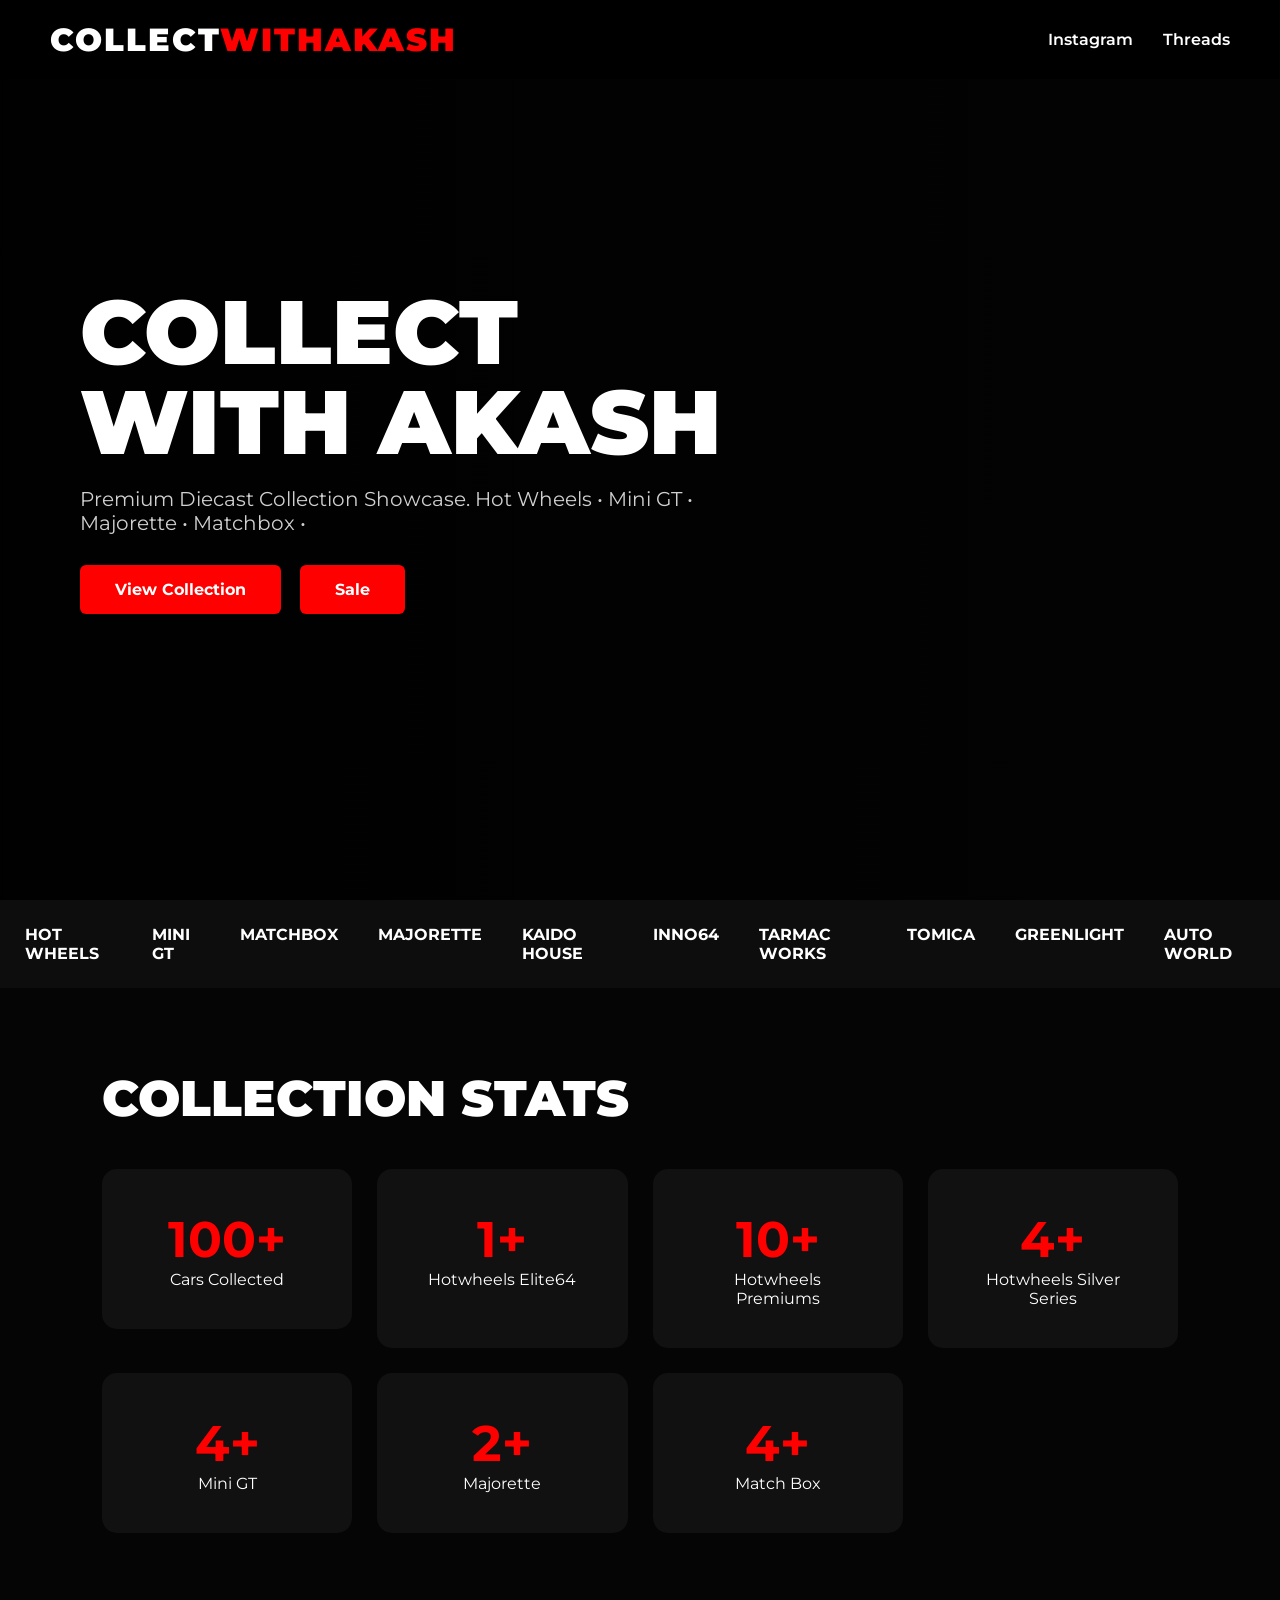
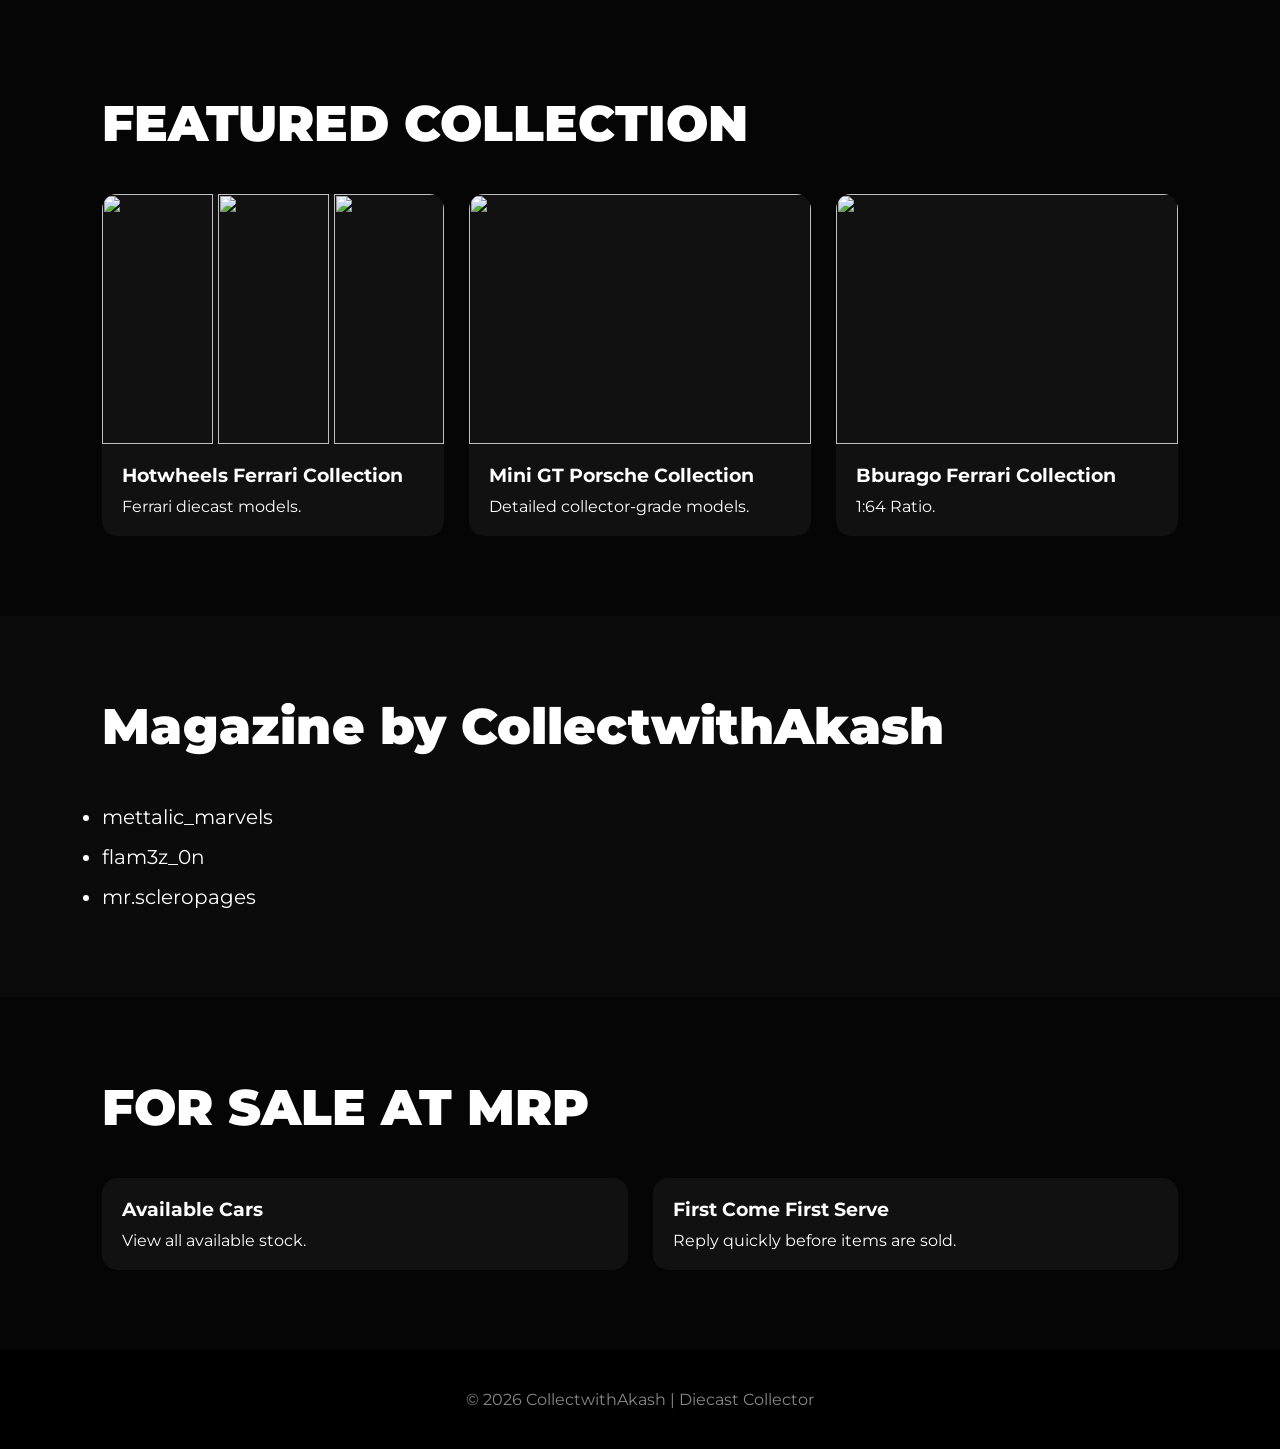
==== index.html @ 216b47ab "Update index.html" ====
<!DOCTYPE html>
<html lang="en">
<head>
<meta charset="UTF-8">
<meta name="viewport" content="width=device-width, initial-scale=1.0">
<title>CollectwithAkash</title>

<link href="https://fonts.googleapis.com/css2?family=Montserrat:wght@300;500;700;900&display=swap" rel="stylesheet">

<style>

*{
margin:0;
padding:0;
box-sizing:border-box;
font-family:'Montserrat',sans-serif;
}

html{
scroll-behavior:smooth;
}  

body{
background:#050505;
color:white;
}

nav{
position:fixed;
top:0;
width:100%;
display:flex;
justify-content:space-between;
align-items:center;
padding:20px 50px;
background:rgba(0,0,0,0.85);
backdrop-filter:blur(10px);
z-index:1000;
}

.logo{
font-size:32px;
font-weight:900;
letter-spacing:2px;
}

.logo span{
color:#ff0000;
}

nav ul{
display:flex;
list-style:none;
gap:30px;
}

nav a{
color:white;
text-decoration:none;
font-weight:600;
}

.hero{
height:100vh;
background:
linear-gradient(to right,
rgba(0,0,0,.9),
rgba(0,0,0,.4)),
url('images/IMG_8621.JPG');
background-size:cover;
background-position:center;
display:flex;
align-items:center;
padding:0 80px;
}

.hero-content{
max-width:700px;
}

.hero h1{
font-size:90px;
font-weight:900;
line-height:1;
}

.hero p{
margin-top:20px;
font-size:20px;
color:#d0d0d0;
}

.buttons{
margin-top:30px;
}

.btn{
display:inline-block;
padding:15px 35px;
margin-right:15px;
text-decoration:none;
border-radius:6px;
font-weight:700;
}

.primary{
background:#ff0000;
color:white;
}

.secondary{
border:1px solid white;
color:white;
}

.categories{
display:flex;
justify-content:center;
gap:40px;
padding:25px;
background:#0d0d0d;
overflow:auto;
font-weight:700;
}

.section{
padding:80px 8%;
}

#sale{
scroll-margin-top:120px;
}
  
.section-title{
font-size:50px;
font-weight:900;
margin-bottom:40px;
}

.grid{
display:grid;
grid-template-columns:repeat(auto-fit,minmax(280px,1fr));
gap:25px;
}

.card{
background:#111;
border-radius:15px;
overflow:hidden;
transition:0.3s;

display:flex;
flex-direction:column;
height:100%;
}

.card:hover{
transform:translateY(-10px);
}

.card img{
width:100%;
height:250px;
object-fit:cover;
}

.card-content{
padding:20px;
}

.card h3{
margin-bottom:10px;
}

.stats{
display:grid;
grid-template-columns:repeat(auto-fit,minmax(220px,1fr));
gap:25px;
}

.stat{
background:#111;
padding:40px;
text-align:center;
border-radius:15px;
}

.stat h2{
font-size:50px;
color:red;
}

.iso{
background:#0b0b0b;
padding:80px 8%;
}

.iso ul{
margin-top:20px;
line-height:2;
font-size:20px;
}

.footer{
padding:40px;
text-align:center;
background:black;
color:#888;
}
@media (max-width:768px){

nav{
padding:15px;
flex-direction:column;
}

nav ul{
gap:15px;
flex-wrap:wrap;
justify-content:center;
}

.logo{
font-size:24px;
}

.hero{
padding:20px;
text-align:center;
justify-content:center;
}

.hero h1{
font-size:42px;
}

.hero p{
font-size:16px;
}

.buttons{
display:flex;
flex-direction:column;
gap:10px;
}

.btn{
width:100%;
margin:0;
}

.section-title{
font-size:32px;
text-align:center;
}
}
.ferrari-gallery{
  display:grid;
  grid-template-columns:repeat(3,1fr);
  gap:5px;
  height:250px;
}

.ferrari-gallery img{
  width:100%;
  height:100%;
  object-fit:cover;
}

</style>
</head>
<body>

<nav>
<div class="logo">COLLECT<span>WITHAKASH</span></div>

<ul>

<li>
<a href="https://www.instagram.com/collectwithakash/" target="_blank">
Instagram
</a>
</li>

<li>
<a href="https://www.threads.com/@collectwithakash" target="_blank">
Threads
</a>
</li>

</ul>

</nav>

<section class="hero">

<div class="hero-content">

<h1>COLLECT WITH AKASH</h1>

<p>
Premium Diecast Collection Showcase.
Hot Wheels • Mini GT • Majorette • Matchbox •
</p>

<div class="buttons">
<a href="#collection" class="btn primary">View Collection</a>
<a href="#sale" class="btn primary">Sale</a>
</div>

</div>

</section>

<div class="categories">

<div>HOT WHEELS</div>
<div>MINI GT</div>
<div>MATCHBOX</div>
<div>MAJORETTE</div>
<div>KAIDO HOUSE</div>
<div>INNO64</div>
<div>TARMAC WORKS</div>
<div>TOMICA</div>
<div>GREENLIGHT</div>
<div>AUTO WORLD</div>

</div>

<section class="section">

<h2 class="section-title">COLLECTION STATS</h2>

<div class="stats">

<a href="hotwheels.html" style="text-decoration:none;color:white;">
<div class="stat">
<h2>100+</h2>
<p>Cars Collected</p>
</div>
</a>

<div class="stat">
<h2>1+</h2>
<p>Hotwheels Elite64</p>
</div>  
 
<div class="stat">
<h2>10+</h2>
<p>Hotwheels Premiums</p>
</div>

<div class="stat">
<h2>4+</h2>
<p>Hotwheels Silver Series</p>
</div>
  
<div class="stat">
<h2>4+</h2>
<p>Mini GT</p>
</div>

<div class="stat">
<h2>2+</h2>
<p>Majorette</p>
</div>

<div class="stat">
<h2>4+</h2>
<p>Match Box</p>
</div>

</div>

</section>

<section class="section" id="collection">

<h2 class="section-title">FEATURED COLLECTION</h2>

<div class="grid">

<a href="ferrari.html" style="text-decoration:none;color:white;">

<div class="card">

<div class="ferrari-gallery">
  <img src="Ferrari/IMG_8627 (1).JPG">
  <img src="Ferrari/IMG_8624 (2).JPG">
  <img src="Ferrari/IMG_8625 (3).JPG">
</div>

<div class="card-content">
<h3>Hotwheels Ferrari Collection</h3>
<p>Ferrari diecast models.</p>
</div>

</div>

</a>

<div class="card">
<img src="https://images.unsplash.com/photo-1553440569-bcc63803a83d?q=80&w=1200">
<div class="card-content">
<h3>Mini GT Porsche Collection</h3>
<p>Detailed collector-grade models.</p>
</div>
</div>

<div class="card">
<img src="https://images.unsplash.com/photo-1502877338535-766e1452684a?q=80&w=1200">
<div class="card-content">
<h3>Bburago Ferrari Collection</h3>
<p>1:64 Ratio.</p>
</div>
</div>

</div>

</section>

<section class="iso">

<h2 class="section-title">Magazine by CollectwithAkash</h2>

<ul>
<li>mettalic_marvels</li>
<li>flam3z_0n</li>
<li>mr.scleropages</li>
</ul>

</section>

<section class="section" id="sale">

<h2 class="section-title">FOR SALE AT MRP</h2>

<div class="grid">

<a href="sale.html" style="text-decoration:none;color:white;">

<div class="card">
<div class="card-content">
<h3>Available Cars</h3>
<p>View all available stock.</p>
</div>
</div>

</a>

<div class="card">
<div class="card-content">
<h3>First Come First Serve</h3>
<p>Reply quickly before items are sold.</p>
</div>
</div>

</div>

</section>

<div class="footer">
© 2026 CollectwithAkash | Diecast Collector
</div>

</body>
</html>
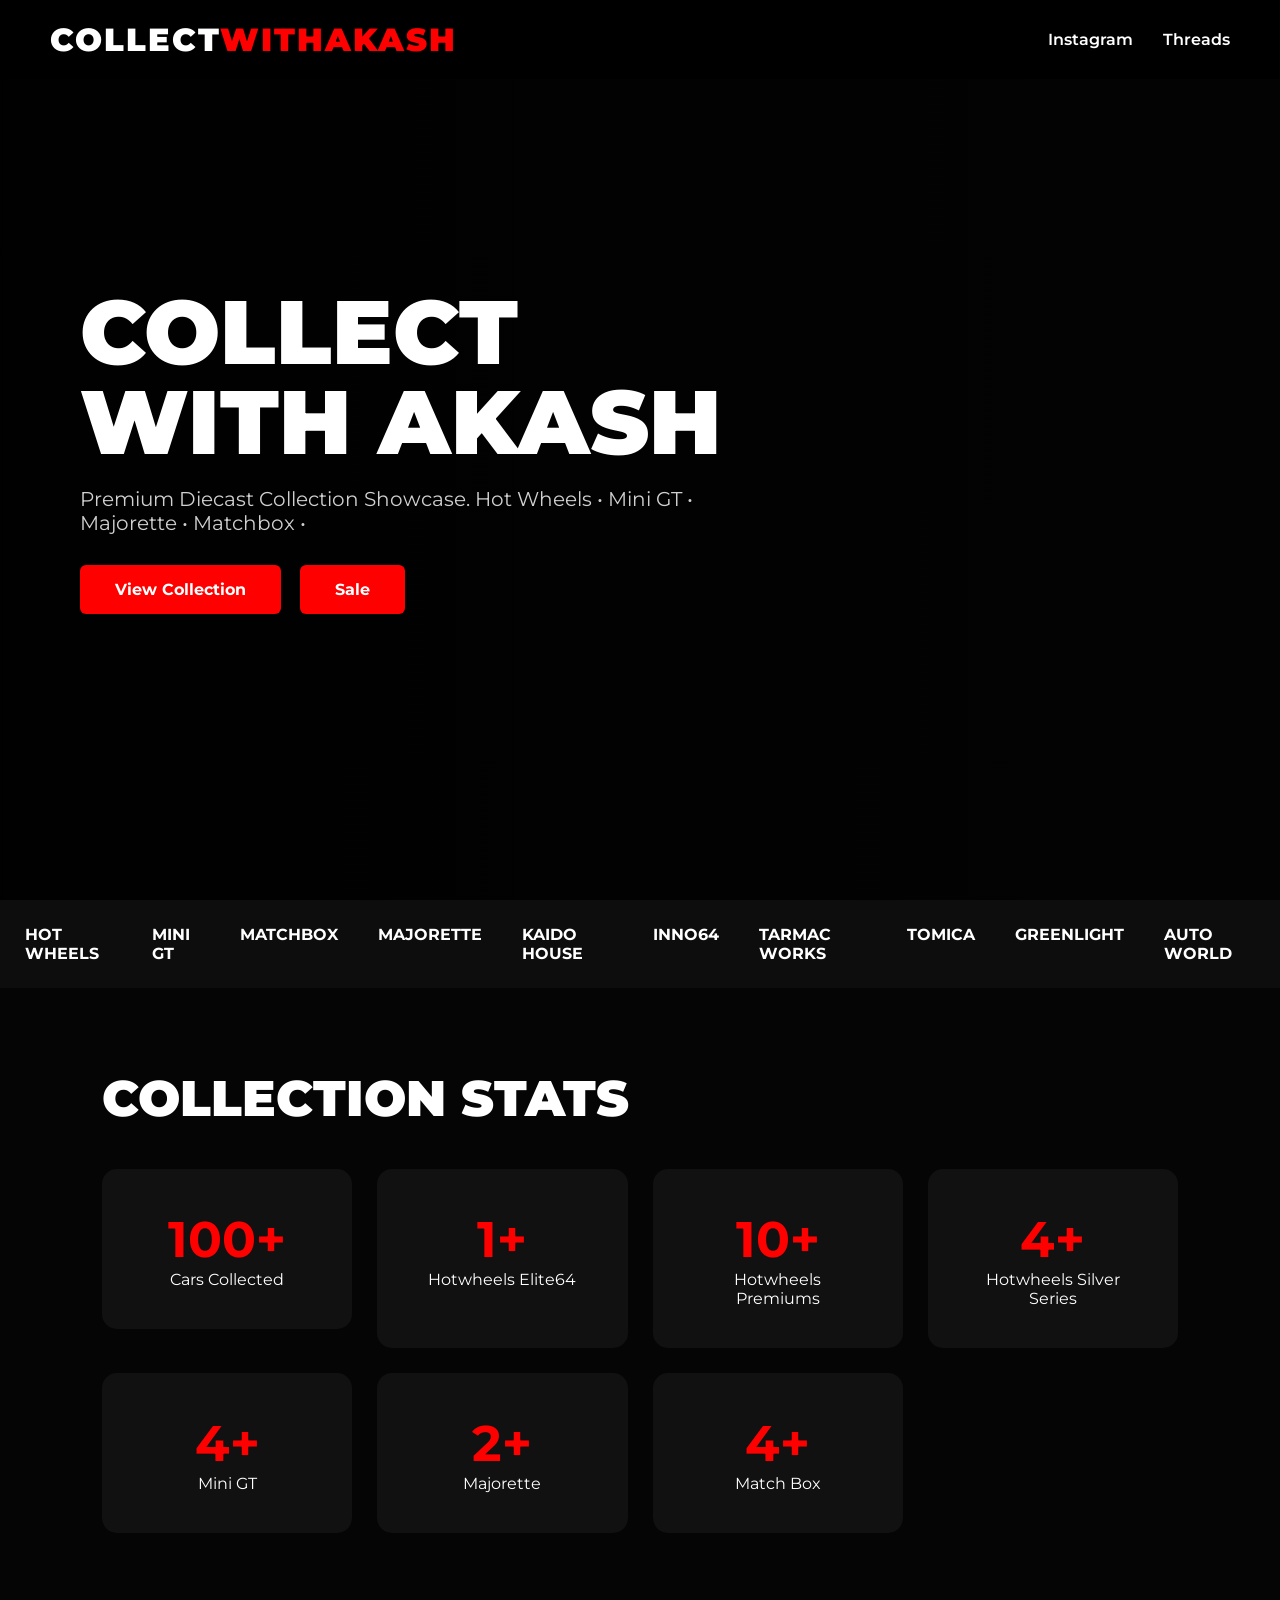
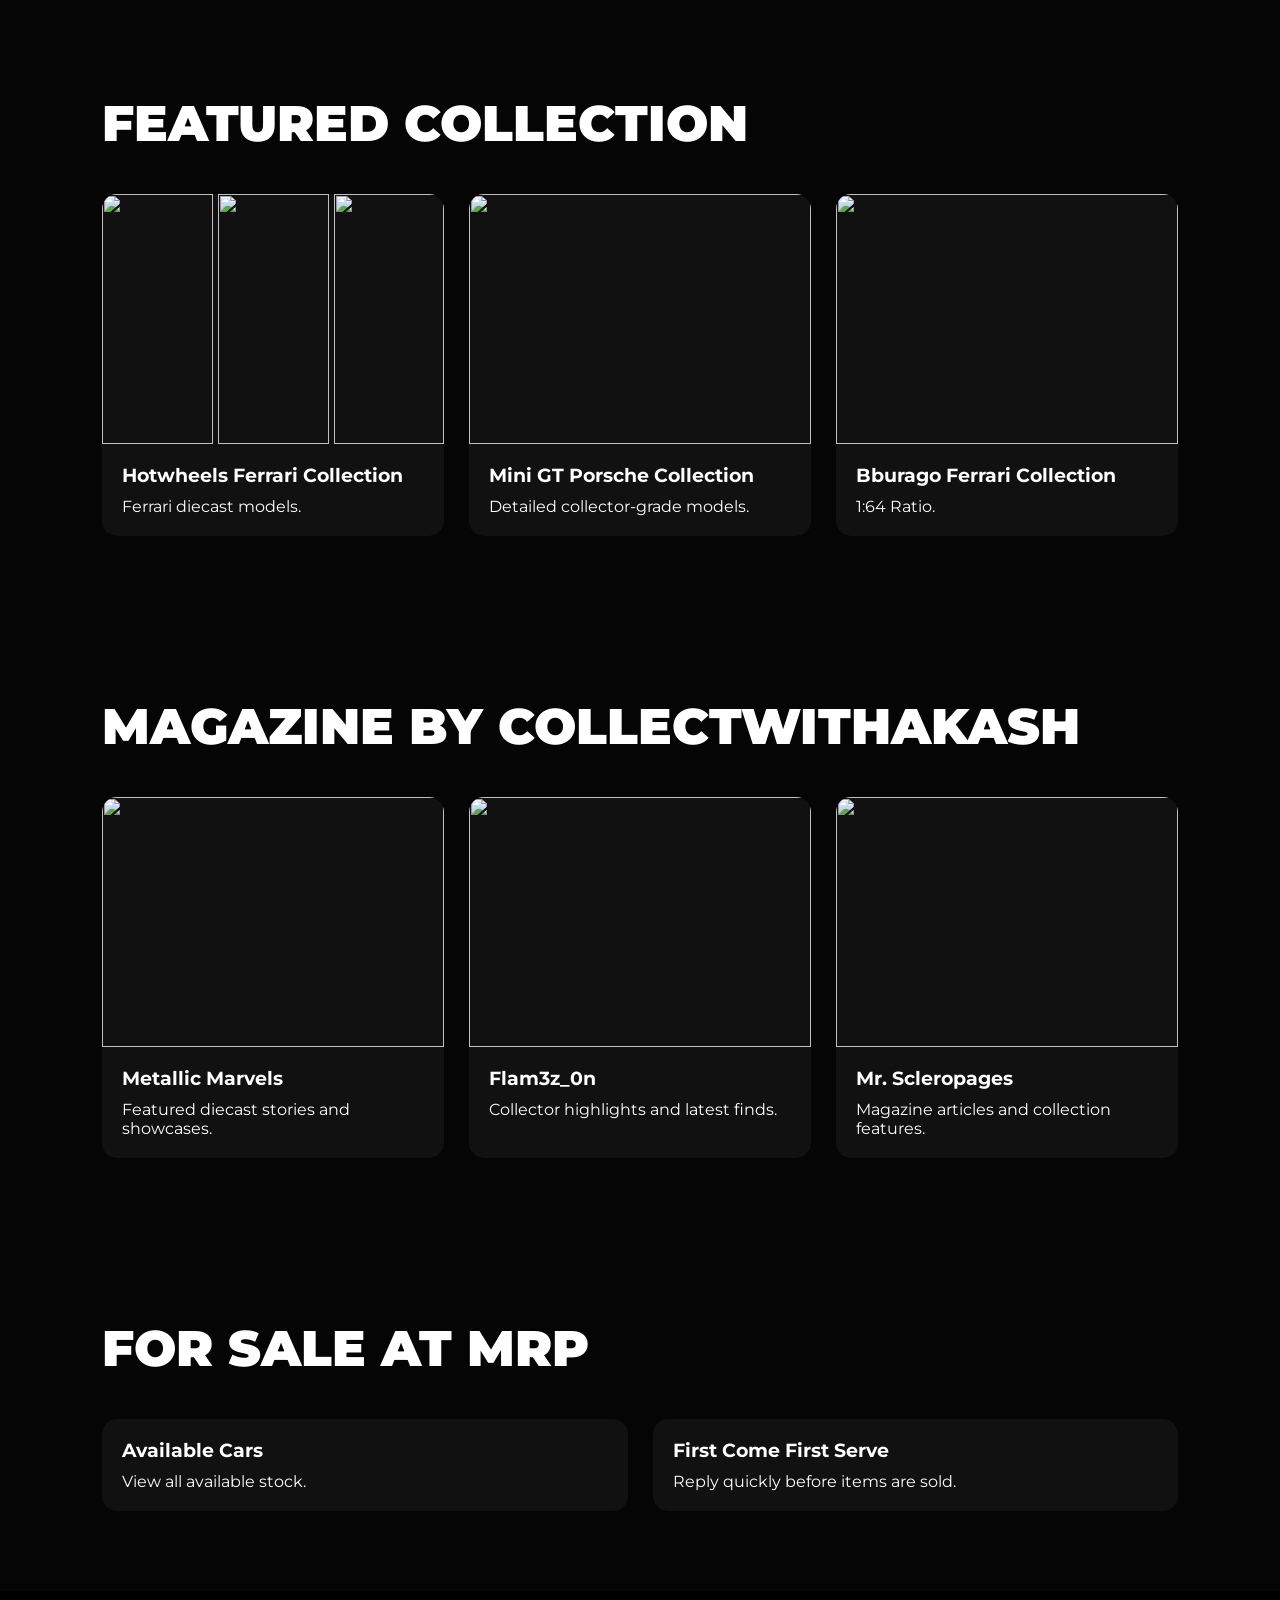
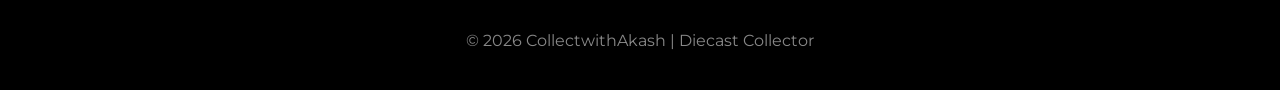
==== commit 2d592c6b: "Update index.html" ====
--- a/index.html
+++ b/index.html
@@ -419,15 +419,43 @@
 
 </section>
 
-<section class="iso">
-
-<h2 class="section-title">Magazine by CollectwithAkash</h2>
-
-<ul>
-<li>mettalic_marvels</li>
-<li>flam3z_0n</li>
-<li>mr.scleropages</li>
-</ul>
+<section class="section">
+
+<h2 class="section-title">MAGAZINE BY COLLECTWITHAKASH</h2>
+
+<div class="grid">
+
+<a href="#" style="text-decoration:none;color:white;">
+<div class="card">
+<img src="images/metallic_marvels.jpg">
+<div class="card-content">
+<h3>Metallic Marvels</h3>
+<p>Featured diecast stories and showcases.</p>
+</div>
+</div>
+</a>
+
+<a href="#" style="text-decoration:none;color:white;">
+<div class="card">
+<img src="images/flam3z_on.jpg">
+<div class="card-content">
+<h3>Flam3z_0n</h3>
+<p>Collector highlights and latest finds.</p>
+</div>
+</div>
+</a>
+
+<a href="#" style="text-decoration:none;color:white;">
+<div class="card">
+<img src="images/mr_scleropages.jpg">
+<div class="card-content">
+<h3>Mr. Scleropages</h3>
+<p>Magazine articles and collection features.</p>
+</div>
+</div>
+</a>
+
+</div>
 
 </section>
 
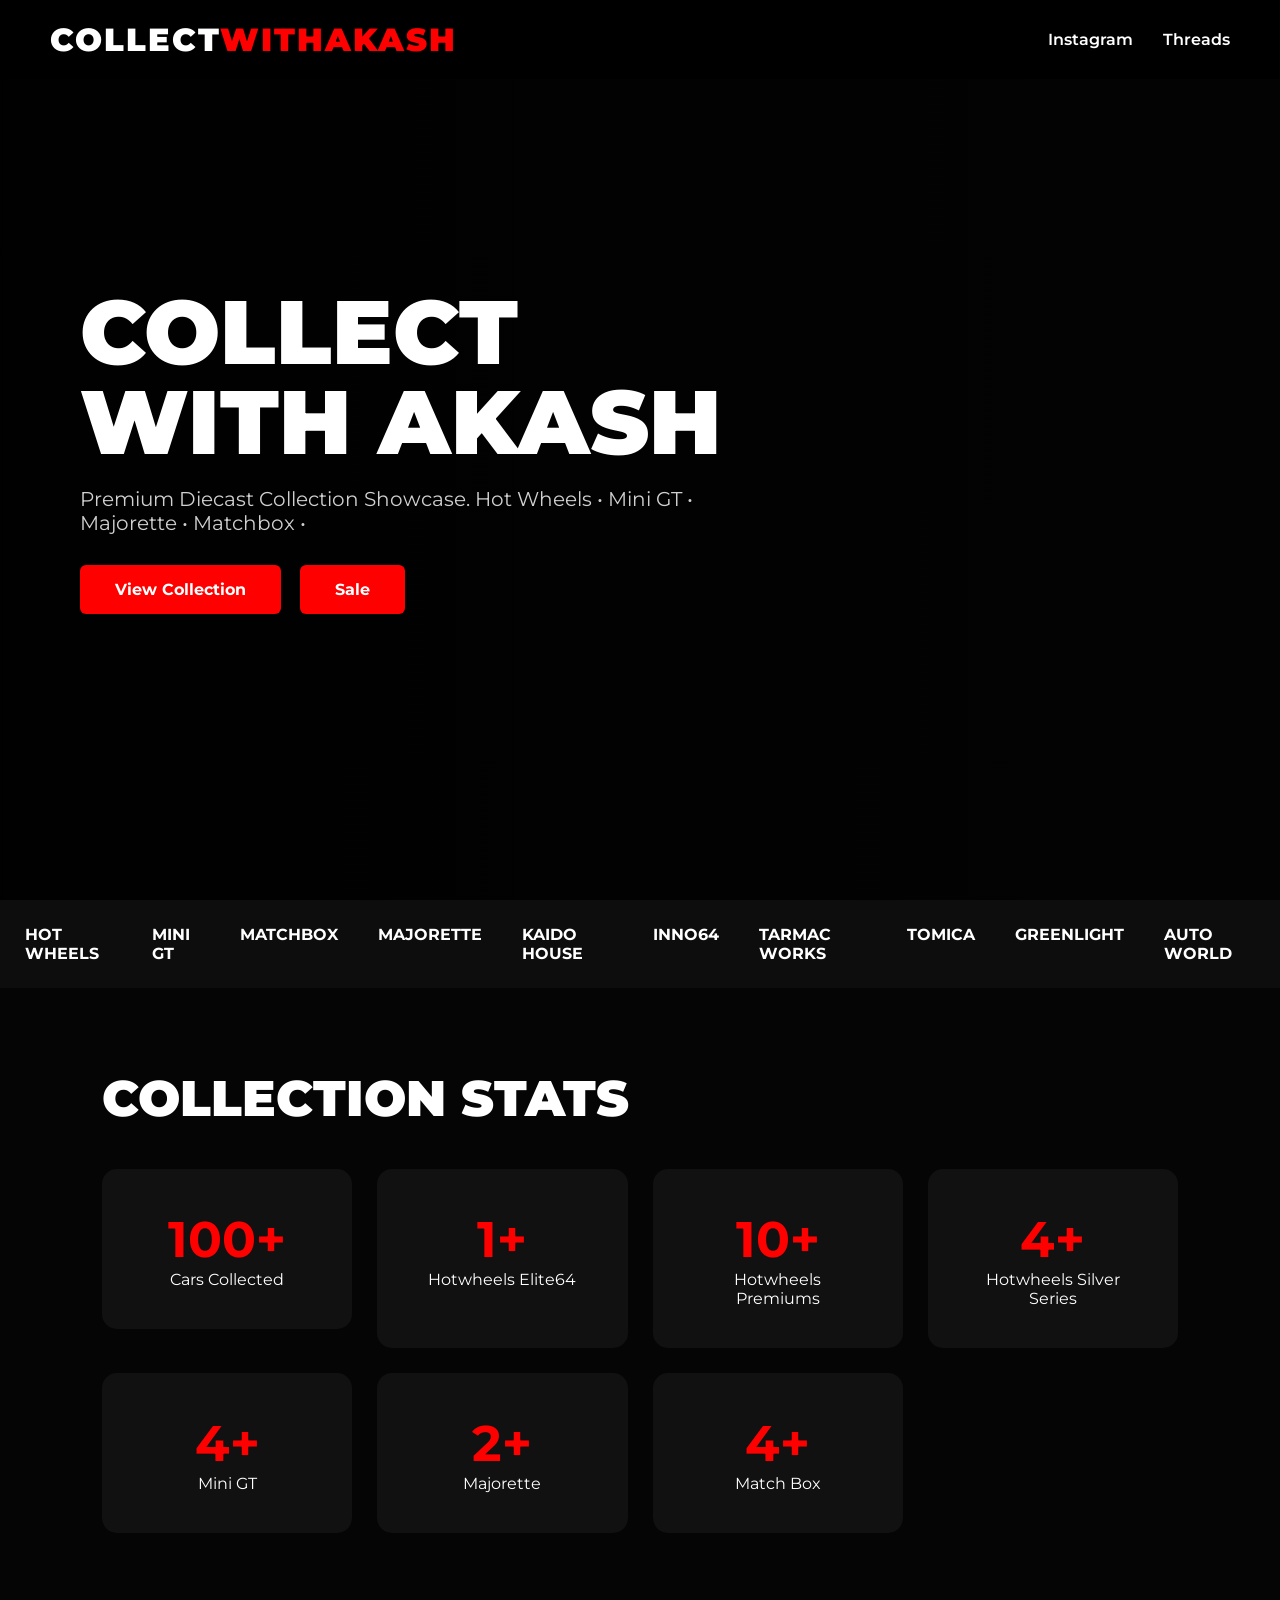
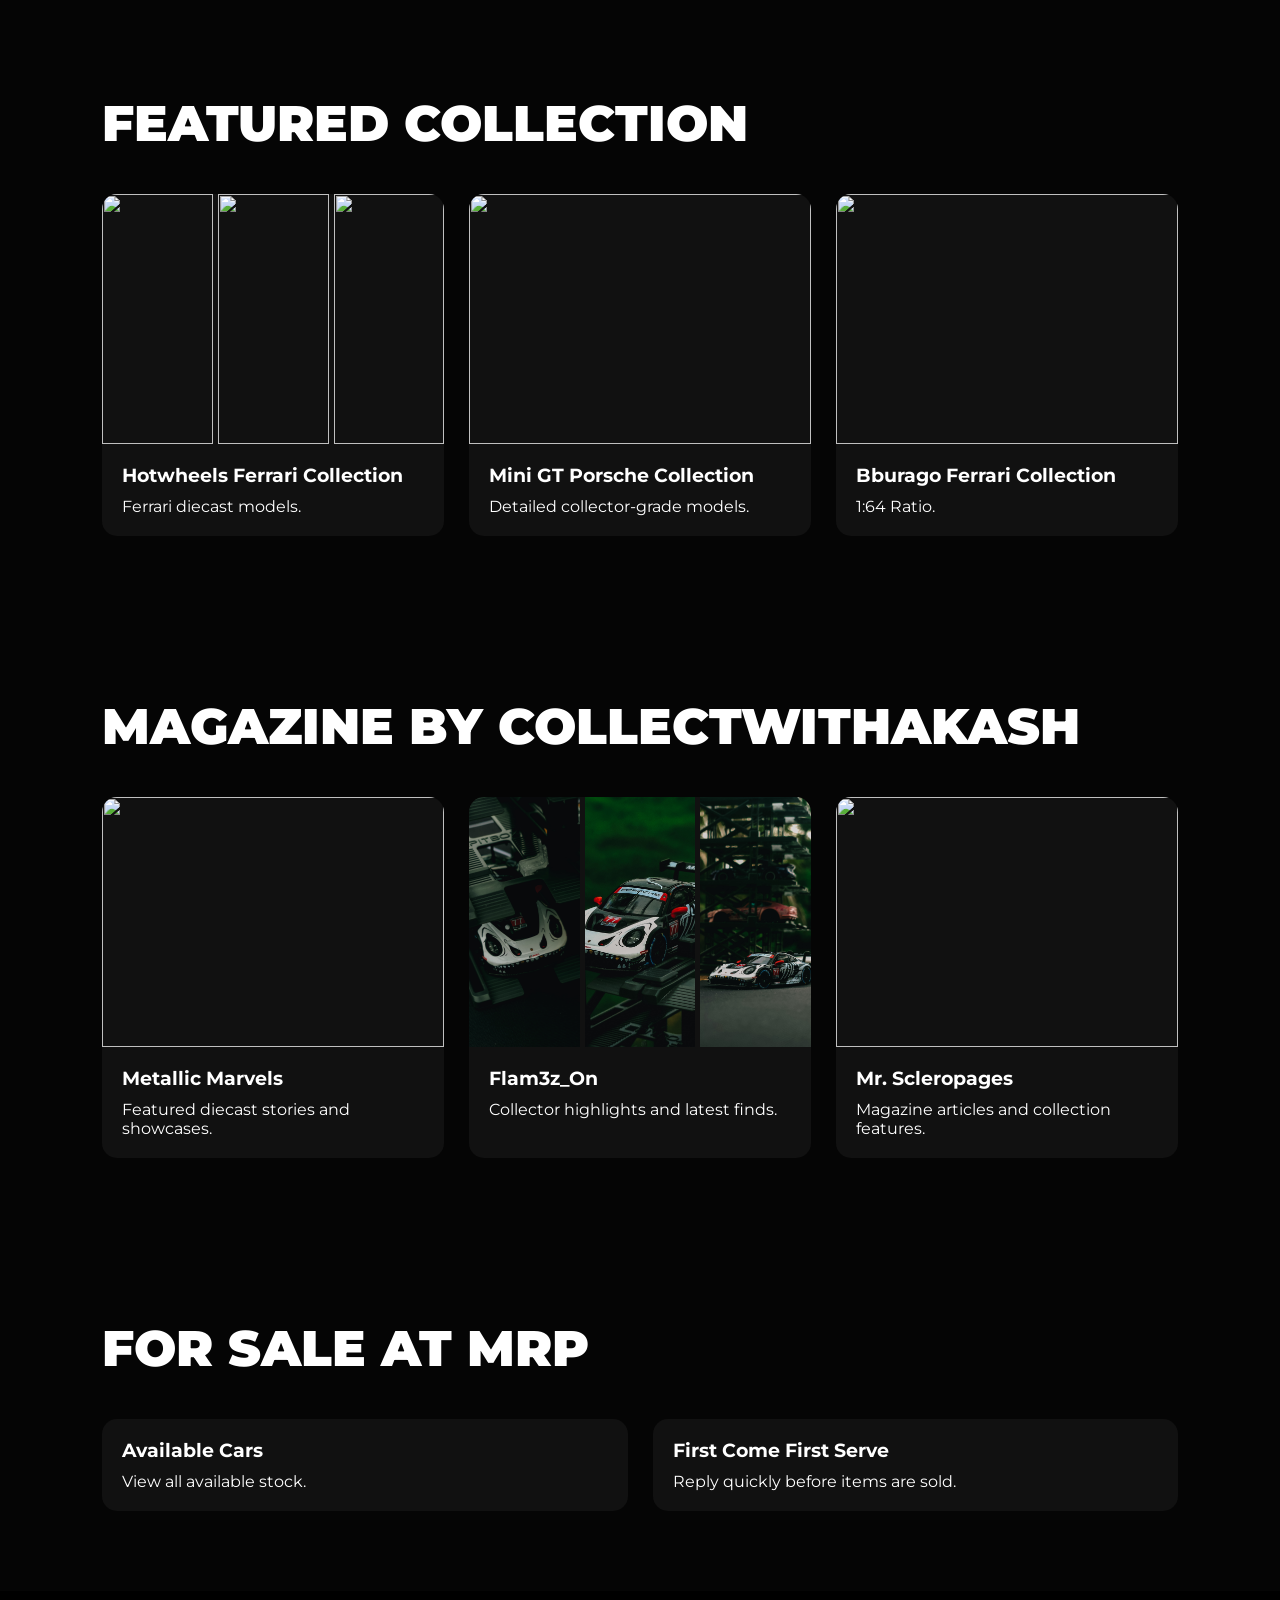
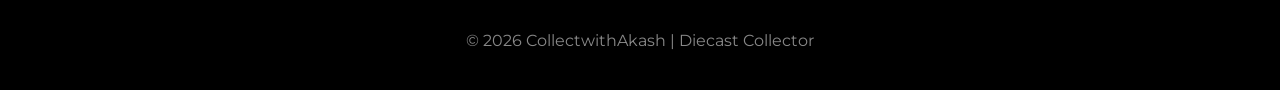
==== commit c282e382: "Update index.html" ====
--- a/index.html
+++ b/index.html
@@ -272,7 +272,9 @@
 <body>
 
 <nav>
-<div class="logo">COLLECT<span>WITHAKASH</span></div>
+<a href="https://collectwithakash.github.io/" class="logo">
+    COLLECT<span>WITHAKASH</span>
+</a>
 
 <ul>
 
@@ -436,13 +438,22 @@
 </a>
 
 <a href="#" style="text-decoration:none;color:white;">
-<div class="card">
-<img src="images/flam3z_on.jpg">
-<div class="card-content">
-<h3>Flam3z_0n</h3>
+
+<div class="card">
+
+<div class="ferrari-gallery">
+  <img src="Flam3z_On/1000398701.jpg.jpeg">
+  <img src="Flam3z_On/1000398661.jpg.jpeg">
+  <img src="Flam3z_On/1000398702.jpg.jpeg">
+</div>
+
+<div class="card-content">
+<h3>Flam3z_On</h3>
 <p>Collector highlights and latest finds.</p>
 </div>
-</div>
+
+</div>
+
 </a>
 
 <a href="#" style="text-decoration:none;color:white;">
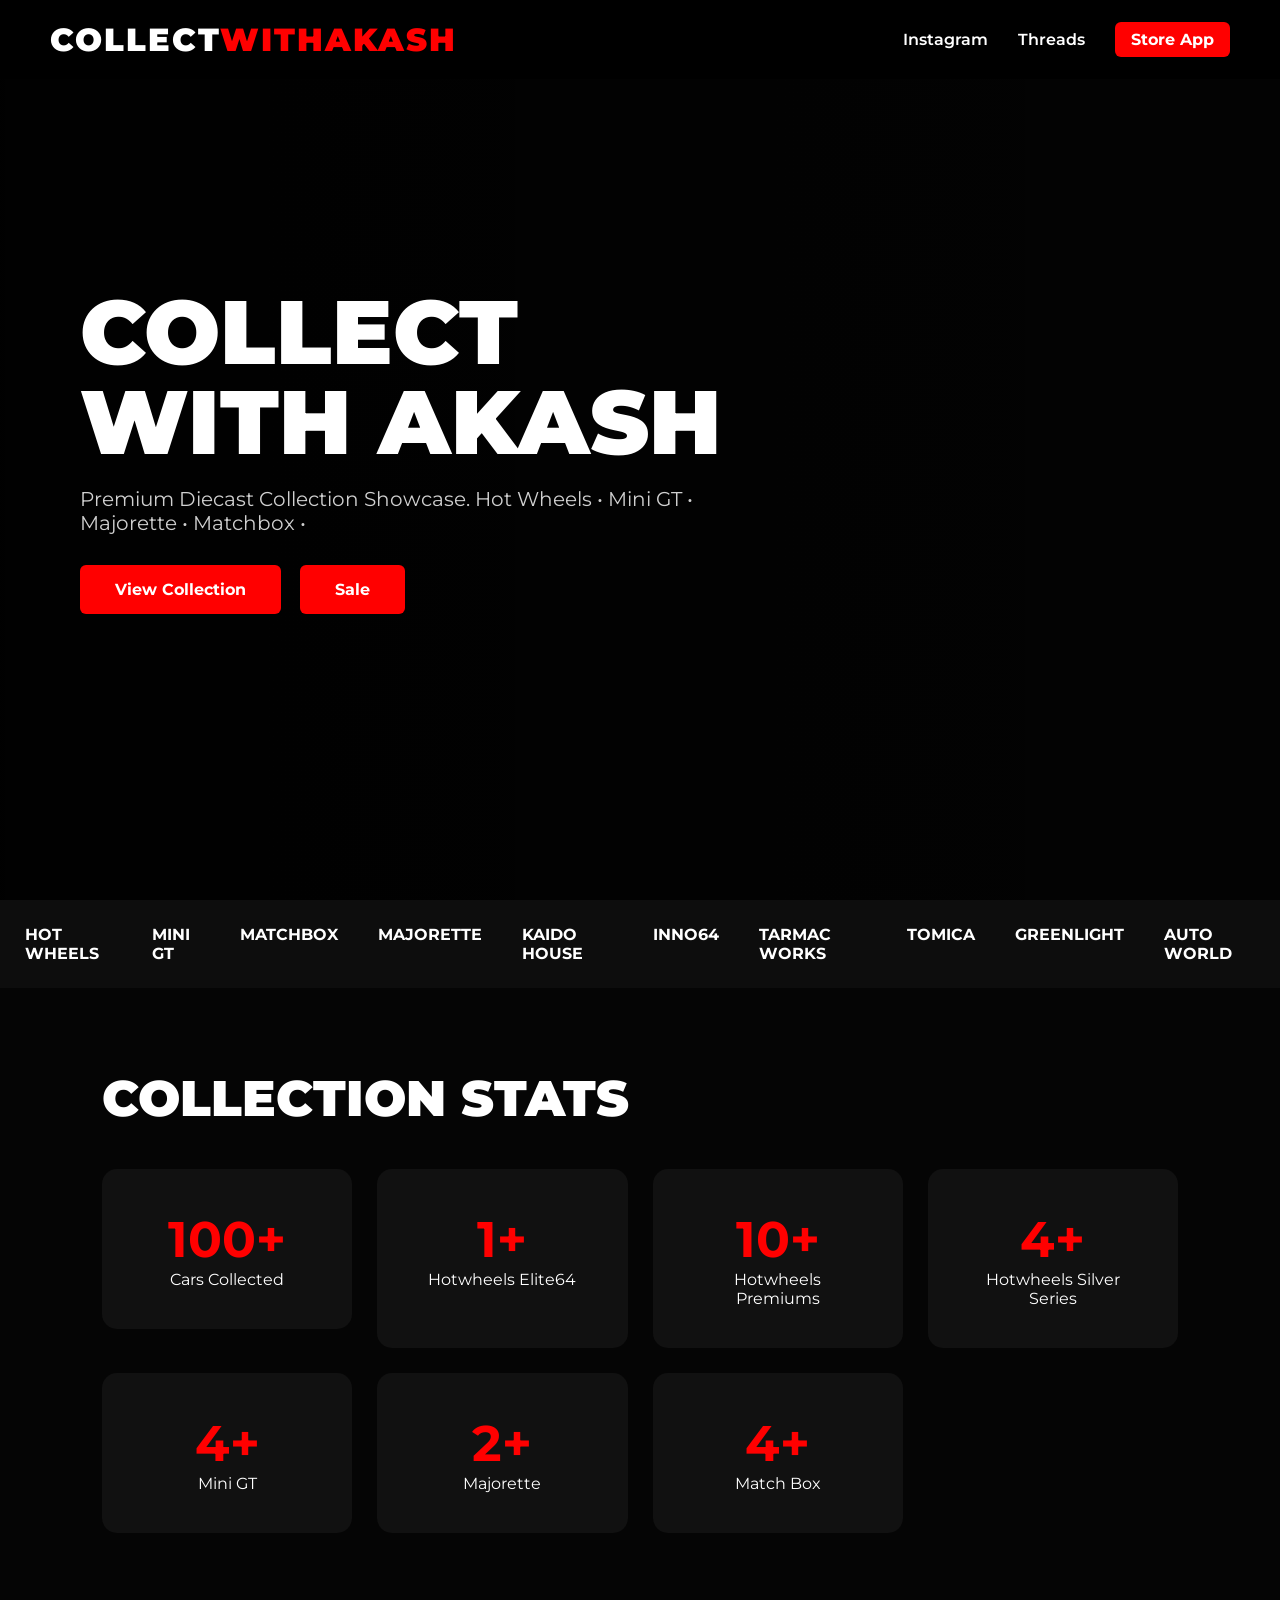
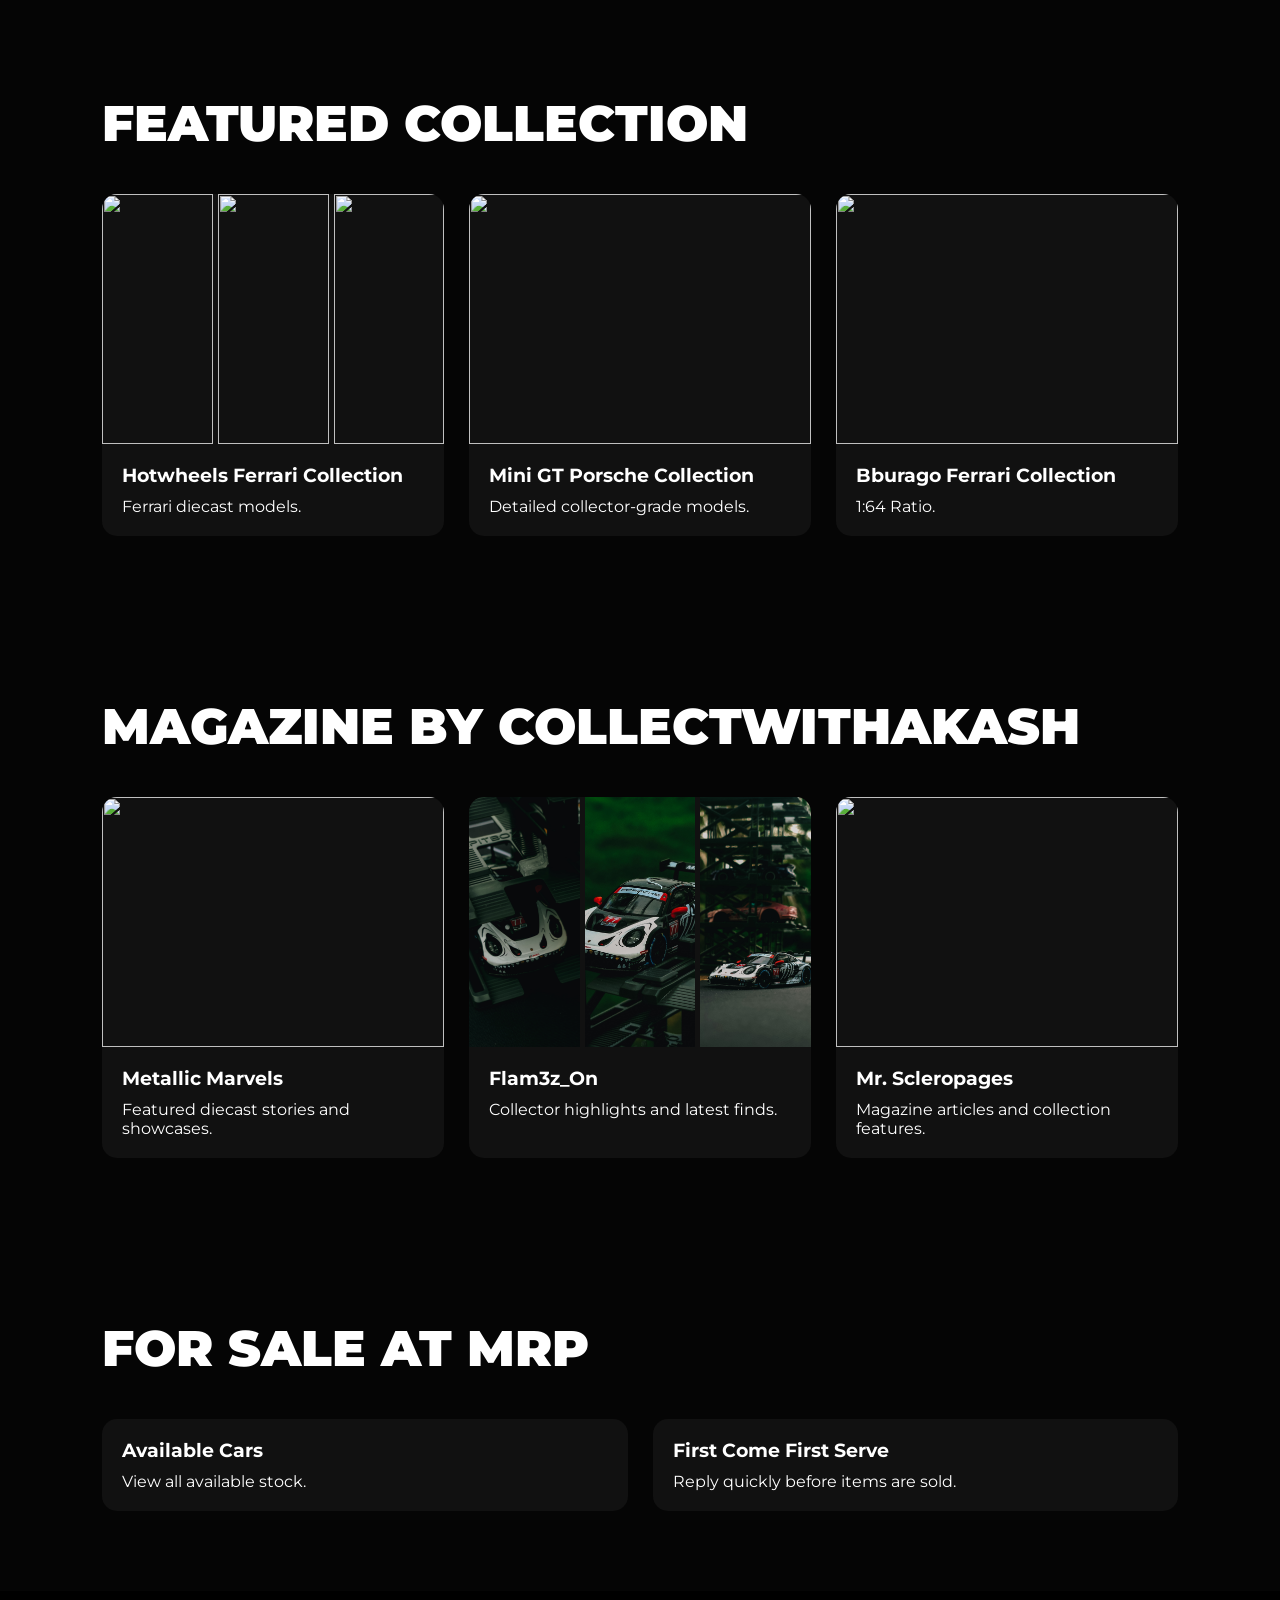
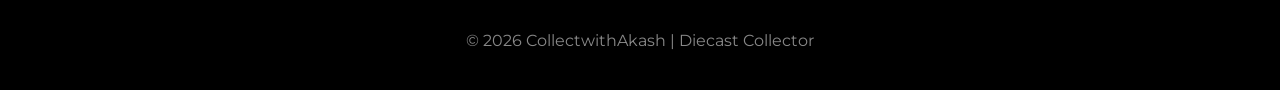
==== commit 0342cbdd: "Update index.html" ====
--- a/index.html
+++ b/index.html
@@ -58,6 +58,23 @@
 color:white;
 text-decoration:none;
 font-weight:600;
+}
+
+nav a{
+color:white;
+text-decoration:none;
+font-weight:600;
+}
+
+.nav-btn{
+background:#ff0000;
+padding:8px 16px;
+border-radius:6px;
+font-weight:700;
+}
+
+.nav-btn:hover{
+background:#cc0000;
 }
 
 .hero{
@@ -290,6 +307,10 @@
 </a>
 </li>
 
+<li>
+<a href="https://diecast-store-manager.streamlit.app/" target="_blank" rel="noopener" class="nav-btn">Store App</a>
+</li>
+
 </ul>
 
 </nav>
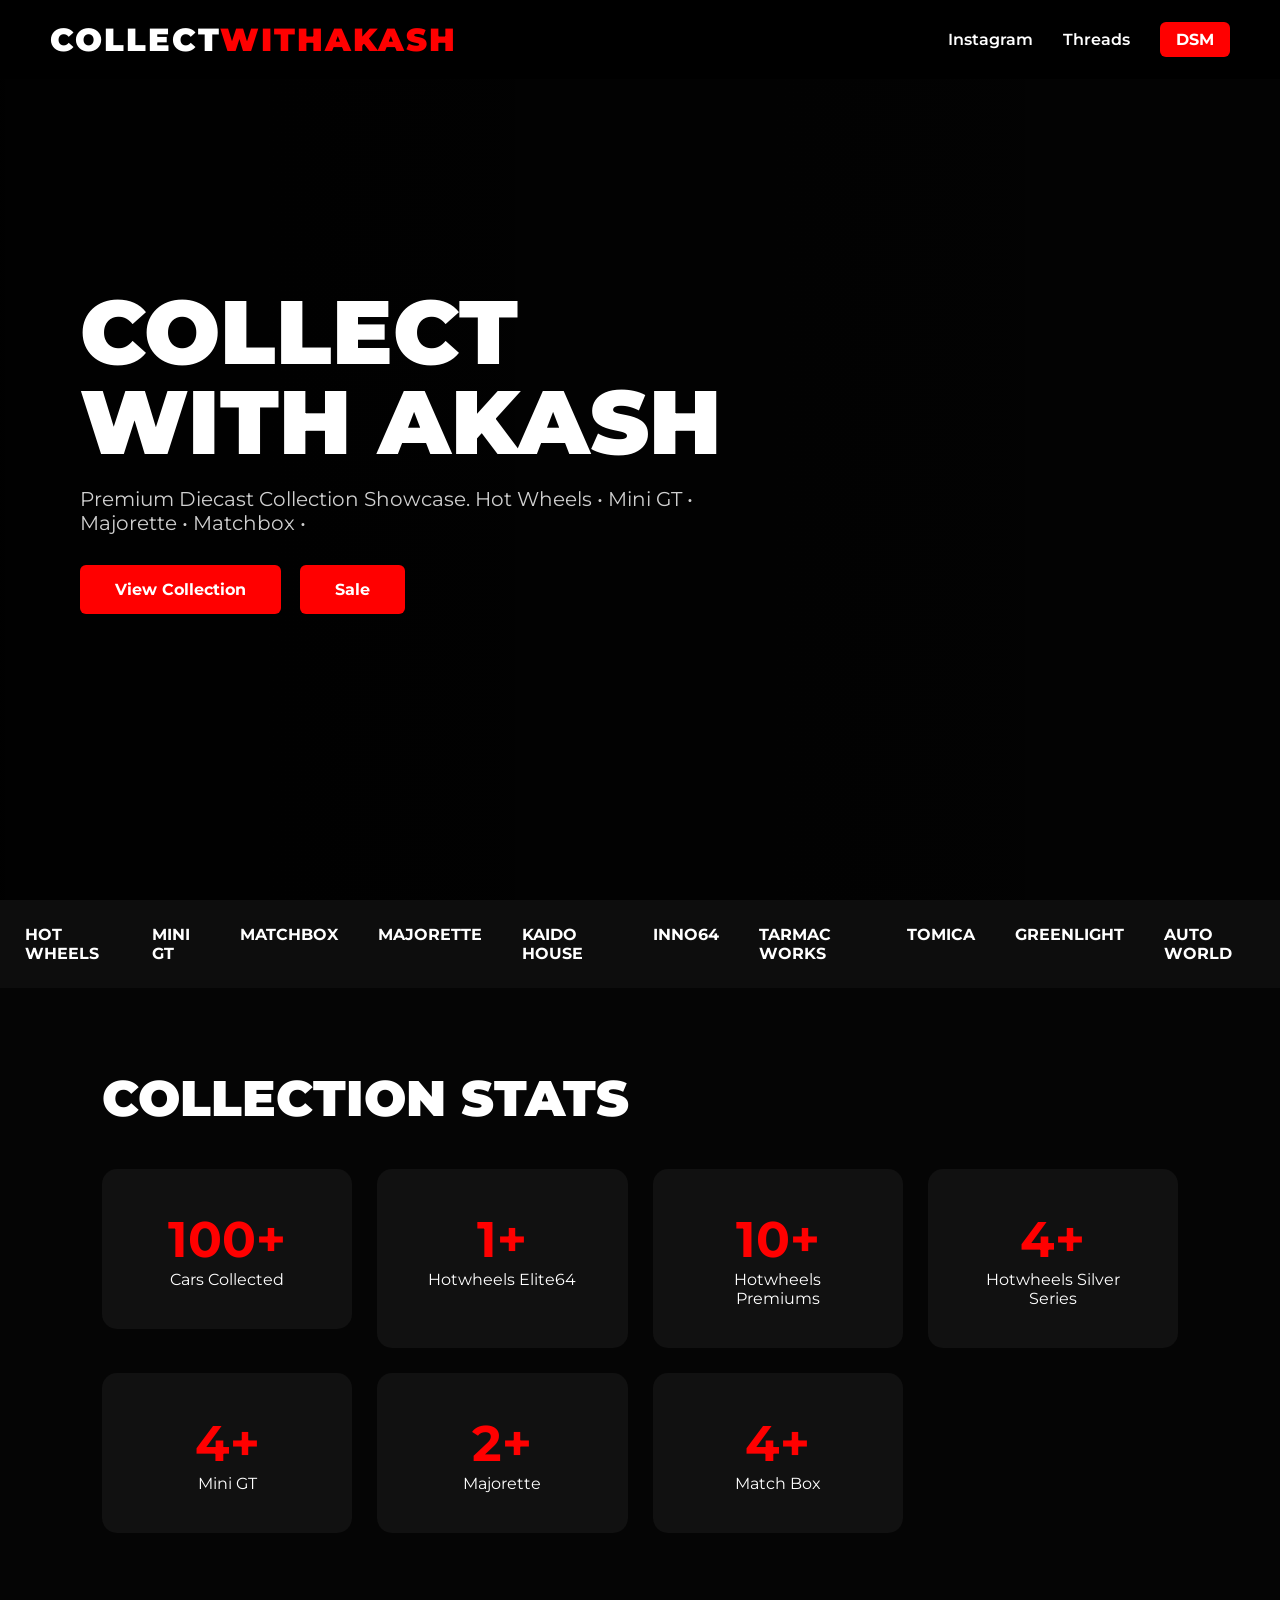
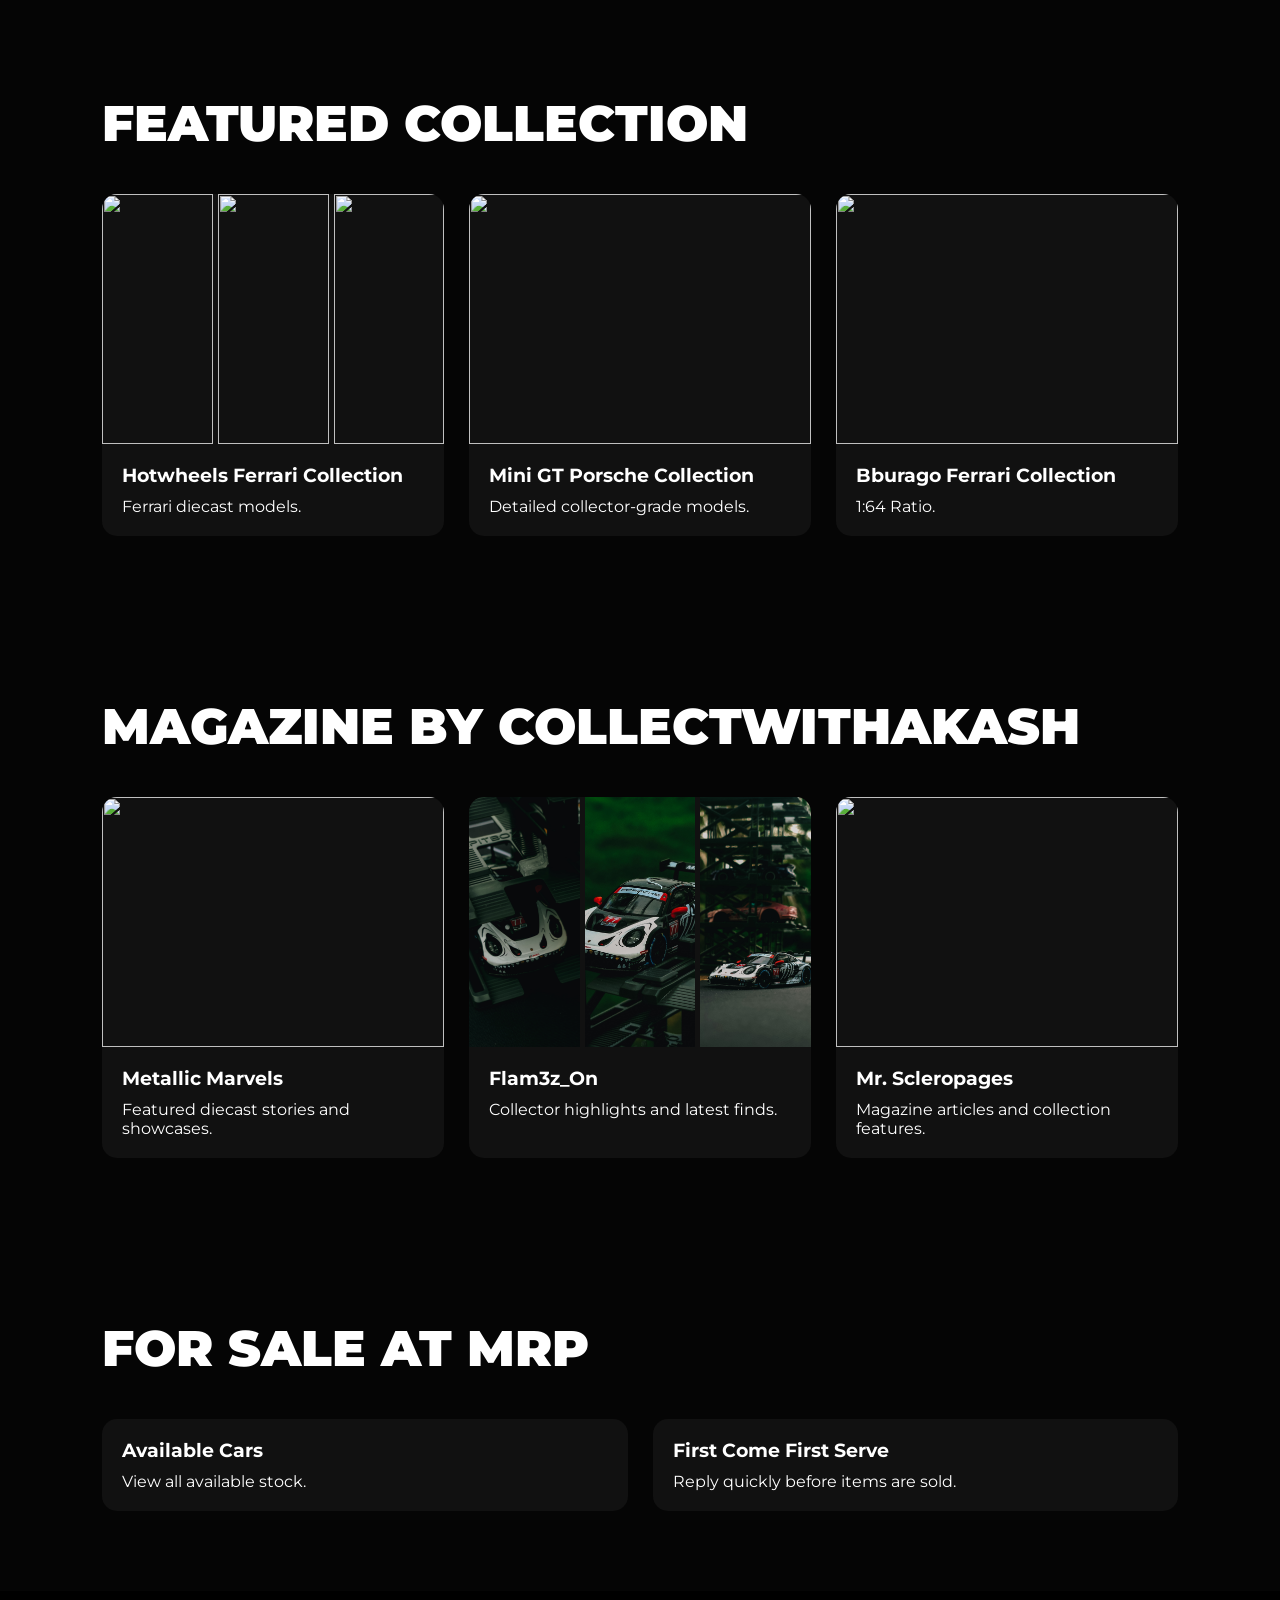
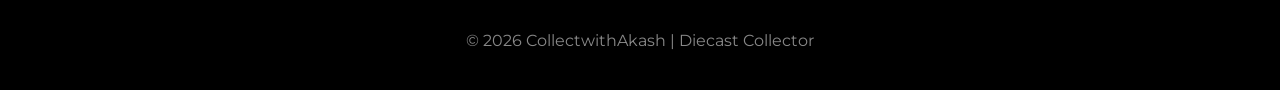
==== commit b68ba5b2: "Update index.html" ====
--- a/index.html
+++ b/index.html
@@ -308,7 +308,7 @@
 </li>
 
 <li>
-<a href="https://diecast-store-manager.streamlit.app/" target="_blank" rel="noopener" class="nav-btn">Store App</a>
+<a href="https://diecast-store-manager.streamlit.app/" target="_blank" rel="noopener" class="nav-btn">DSM</a>
 </li>
 
 </ul>
